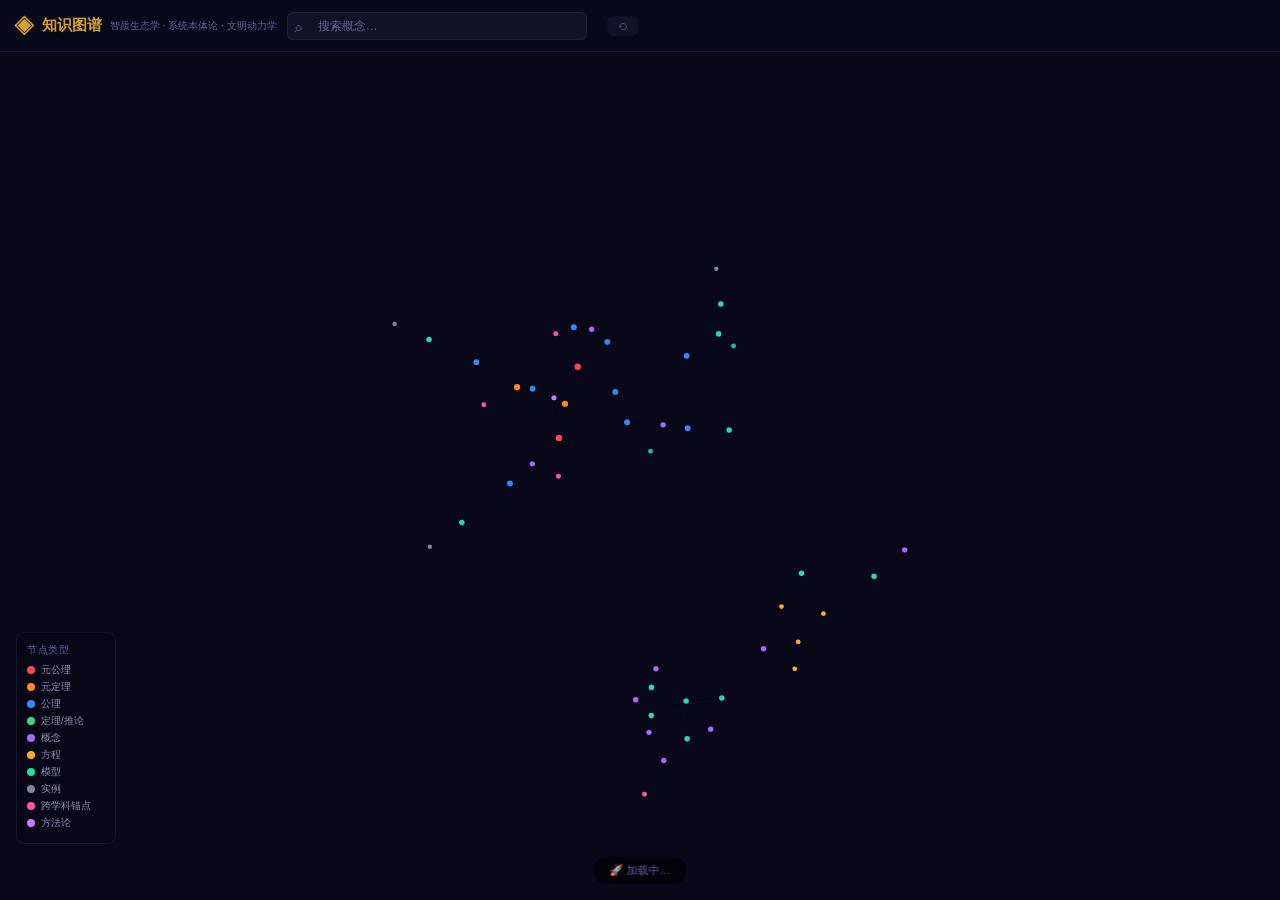
==== index.html @ 941ce0bc "初始提交：智质生态学互动知识图谱" ====
<!DOCTYPE html>
<html lang="zh-CN">
<head>
  <meta charset="UTF-8">
  <meta name="viewport" content="width=device-width, initial-scale=1.0">
  <title>智质生态学 · 知识图谱</title>
  <meta name="description" content="系统本体论 · 智质生态学 · 文明动力学 — 互动知识图谱">
  <link rel="stylesheet" href="css/style-3d.css">
</head>
<body>

  <nav class="toolbar">
    <div class="toolbar-brand">
      <span class="brand-icon">◈</span>
      <span>知识图谱</span>
      <span class="brand-sub">智质生态学 · 系统本体论 · 文明动力学</span>
    </div>
    <div class="toolbar-search">
      <span class="search-icon">⌕</span>
      <input type="text" id="search-input" placeholder="搜索概念…" autocomplete="off">
    </div>
    <div class="toolbar-filters" id="theory-filters"></div>
    <button class="toolbar-reset" id="reset-btn">⟲</button>
  </nav>

  <div id="graph-container"></div>

  <aside class="detail-panel" id="detail-panel"></aside>

  <div class="legend">
    <div class="legend-title">节点类型</div>
    <div class="legend-item"><span class="legend-dot" style="background:#ff4455;"></span>元公理</div>
    <div class="legend-item"><span class="legend-dot" style="background:#ff8822;"></span>元定理</div>
    <div class="legend-item"><span class="legend-dot" style="background:#3388ff;"></span>公理</div>
    <div class="legend-item"><span class="legend-dot" style="background:#33dd88;"></span>定理/推论</div>
    <div class="legend-item"><span class="legend-dot" style="background:#aa66ff;"></span>概念</div>
    <div class="legend-item"><span class="legend-dot" style="background:#ffaa22;"></span>方程</div>
    <div class="legend-item"><span class="legend-dot" style="background:#22ddaa;"></span>模型</div>
    <div class="legend-item"><span class="legend-dot" style="background:#778899;"></span>实例</div>
    <div class="legend-item"><span class="legend-dot" style="background:#ff5599;"></span>跨学科锚点</div>
    <div class="legend-item"><span class="legend-dot" style="background:#cc77ff;"></span>方法论</div>
  </div>

  <div class="hint-bar" id="hint-bar">🚀 加载中…</div>

  <script src="js/inline-data.js"></script>
  <script src="js/force-graph.min.js"></script>

  <script>
  (() => {
    'use strict';

    const COLORS = {
      meta_axiom: '#ff4455', meta_theorem: '#ff8822', axiom: '#3388ff',
      theorem: '#33dd88', corollary: '#1abc9c', concept: '#aa66ff',
      equation: '#ffaa22', model: '#22ddaa', case: '#778899',
      anchor: '#ff5599', method: '#cc77ff'
    };

    const TYPE_LABELS = {
      meta_axiom: '元公理', meta_theorem: '元定理', axiom: '公理',
      theorem: '定理', corollary: '推论', concept: '概念',
      equation: '方程', model: '模型', case: '实例',
      anchor: '跨学科锚点', method: '方法论'
    };

    const THEORY_COLORS = {
      system_ontology: '#ff4455', noo_ecology: '#aa66ff', civilization_dynamics: '#33dd88'
    };

    // 合并数据
    const allNodes = [];
    const allLinks = [];
    const nodeMap = {};
    const theories = {};

    for (const data of INLINE_DATA) {
      theories[data.theory.id] = data.theory;
      for (const n of data.nodes) {
        if (!nodeMap[n.id]) {
          nodeMap[n.id] = {
            id: n.id, name: n.label, type: n.type, theory: n.theory,
            description: n.description, detail: n.detail || '', tags: n.tags || [],
            val: 1
          };
          allNodes.push(nodeMap[n.id]);
        }
      }
      for (const r of (data.relationships || [])) {
        allLinks.push({ source: r.source, target: r.target, type: r.type, label: r.label || '' });
      }
    }

    const TYPE_SIZE = {
      meta_axiom: 2.2, meta_theorem: 2.0, axiom: 1.8,
      theorem: 1.4, corollary: 1.3, concept: 1.5,
      equation: 1.2, model: 1.6, case: 1.0, anchor: 1.3, method: 1.4
    };
    allNodes.forEach(n => { n.val = TYPE_SIZE[n.type] || 1.2; });

    const container = document.getElementById('graph-container');
    const hintBar = document.getElementById('hint-bar');
    const detailPanel = document.getElementById('detail-panel');

    let currentHighlight = null;

    const Graph = ForceGraph()(container)
      .graphData({ nodes: allNodes, links: allLinks })
      .backgroundColor('#080818')
      .nodeLabel(d => d.name)
      .nodeColor(d => COLORS[d.type] || '#888')
      .nodeRelSize(2)
      .nodeVal(d => d.val)
      .nodeOpacity(0.9)
      .nodeCanvasObject((node, ctx, globalScale) => {
        const label = node.name;
        const fontSize = 10 / globalScale;
        ctx.font = `${fontSize}px sans-serif`;
        const textWidth = ctx.measureText(label).width;
        const bkgWidth = textWidth + 8;
        const bkgHeight = fontSize + 4;

        // 背景标签
        ctx.fillStyle = 'rgba(8,8,24,0.75)';
        ctx.roundRect(node.x - bkgWidth / 2, node.y - 12 - bkgHeight, bkgWidth, bkgHeight, 3);
        ctx.fill();
        ctx.fillStyle = '#c0c0d0';
        ctx.textAlign = 'center';
        ctx.textBaseline = 'bottom';
        ctx.fillText(label, node.x, node.y - 14);

        // 节点光晕（仅高亮时）
        if (currentHighlight === node.id) {
          ctx.beginPath();
          ctx.arc(node.x, node.y, node.val * 6 + 4, 0, 2 * Math.PI, false);
          ctx.fillStyle = COLORS[node.type] || '#888';
          ctx.globalAlpha = 0.2;
          ctx.fill();
          ctx.globalAlpha = 1;
        }
      })
      // 粒子效果
      .linkColor(() => 'rgba(100, 130, 200, 0.2)')
      .linkWidth(0.5)
      .linkOpacity(0.2)
      .linkDirectionalParticles(d => d.label ? 2 : 1)
      .linkDirectionalParticleSpeed(0.006)
      .linkDirectionalParticleWidth(2.5)
      .linkDirectionalParticleColor(() => '#88ccff')
      .linkLabel(d => d.label || '')
      .linkHoverPrecision(3)
      // 交互
      .onNodeClick((node, event) => {
        currentHighlight = node.id;
        const linkedIds = new Set([node.id]);
        allLinks.forEach(l => {
          const s = typeof l.source === 'object' ? l.source.id : l.source;
          const t = typeof l.target === 'object' ? l.target.id : l.target;
          if (s === node.id) linkedIds.add(t);
          if (t === node.id) linkedIds.add(s);
        });
        Graph.nodeColor(d => linkedIds.has(d.id) ? (COLORS[d.type] || '#888') : 'rgba(40,40,70,0.12)');
        Graph.linkColor(l => {
          const s = typeof l.source === 'object' ? l.source.id : l.source;
          const t = typeof l.target === 'object' ? l.target.id : l.target;
          return linkedIds.has(s) && linkedIds.has(t) ? 'rgba(200,220,255,0.5)' : 'rgba(40,40,70,0.05)';
        });
        Graph.linkWidth(l => {
          const s = typeof l.source === 'object' ? l.source.id : l.source;
          const t = typeof l.target === 'object' ? l.target.id : l.target;
          return linkedIds.has(s) && linkedIds.has(t) ? 1.5 : 0.2;
        });
        Graph.linkDirectionalParticles(l => {
          const s = typeof l.source === 'object' ? l.source.id : l.source;
          const t = typeof l.target === 'object' ? l.target.id : l.target;
          return linkedIds.has(s) && linkedIds.has(t) ? 3 : 0;
        });
        Graph.linkDirectionalParticleSpeed(0.01);

        const color = COLORS[node.type] || '#888';
        detailPanel.innerHTML = `
          <div class="detail-header" style="border-left:4px solid ${color};">
            <span class="detail-type" style="background:${color};">${TYPE_LABELS[node.type] || node.type}</span>
            <span class="detail-theory">${(theories[node.theory] || {}).label || node.theory}</span>
          </div>
          <h2 class="detail-title">${node.name}</h2>
          <div class="detail-desc">${node.description || ''}</div>
          ${node.detail ? `<div class="detail-body"><h3>详细阐述</h3><p>${node.detail.replace(/\n/g, '<br>')}</p></div>` : ''}
          ${node.tags && node.tags.length ? `<div class="detail-tags">${node.tags.map(t => `<span class="tag">${t}</span>`).join('')}</div>` : ''}
        `;
        detailPanel.classList.add('open');
      })
      .onNodeHover(node => {
        if (!node) {
          currentHighlight = null;
          if (!detailPanel.classList.contains('open')) {
            Graph.nodeColor(d => COLORS[d.type] || '#888');
            Graph.linkColor(() => 'rgba(100, 130, 200, 0.2)');
            Graph.linkWidth(0.5);
            Graph.linkDirectionalParticles(d => d.label ? 2 : 1);
            Graph.linkDirectionalParticleSpeed(0.006);
          }
        }
      })
      .onBackgroundClick(() => {
        currentHighlight = null;
        Graph.nodeColor(d => COLORS[d.type] || '#888');
        Graph.linkColor(() => 'rgba(100, 130, 200, 0.2)');
        Graph.linkWidth(0.5);
        Graph.linkDirectionalParticles(d => d.label ? 2 : 1);
        Graph.linkDirectionalParticleSpeed(0.006);
        detailPanel.classList.remove('open');
      })
      .enableNodeDrag(true)
      .enableNavigationControls(true)
      .enablePointerInteraction(true);

    hintBar.textContent = '🖱 拖拽节点 · 滚轮缩放 · 点击查看详情 · 粒子流线表示概念关联';

    // 搜索
    document.getElementById('search-input').addEventListener('input', function() {
      const q = this.value.toLowerCase().trim();
      if (!q) {
        Graph.nodeColor(d => COLORS[d.type] || '#888');
        Graph.linkColor(() => 'rgba(100, 130, 200, 0.2)');
        return;
      }
      Graph.nodeColor(d => {
        const match = d.name.toLowerCase().includes(q) ||
          (d.description || '').toLowerCase().includes(q) ||
          (d.tags || []).some(t => t.toLowerCase().includes(q));
        return match ? (COLORS[d.type] || '#888') : 'rgba(30,30,50,0.06)';
      });
      Graph.linkColor(() => 'rgba(100, 130, 200, 0.08)');
    });

    // 筛选
    const filterContainer = document.getElementById('theory-filters');
    Object.values(theories).forEach(t => {
      const btn = document.createElement('button');
      btn.className = 'filter-btn active';
      btn.innerHTML = `<span class="filter-dot" style="background:${THEORY_COLORS[t.id] || '#888'};"></span>${t.label}`;
      btn.addEventListener('click', () => {
        btn.classList.toggle('active');
        const activeTheories = [...document.querySelectorAll('.filter-btn.active')].map(b => b.dataset.theory);
        Graph.nodeColor(d => {
          if (activeTheories.length === 0) return COLORS[d.type] || '#888';
          return activeTheories.includes(d.theory) ? (COLORS[d.type] || '#888') : 'rgba(30,30,50,0.06)';
        });
      });
      btn.dataset.theory = t.id;
      filterContainer.appendChild(btn);
    });

    // 重置
    document.getElementById('reset-btn').addEventListener('click', () => {
      document.getElementById('search-input').value = '';
      document.querySelectorAll('.filter-btn').forEach(b => b.classList.add('active'));
      Graph.nodeColor(d => COLORS[d.type] || '#888');
      Graph.linkColor(() => 'rgba(100, 130, 200, 0.2)');
      Graph.linkWidth(0.5);
      Graph.linkDirectionalParticles(d => d.label ? 2 : 1);
      Graph.linkDirectionalParticleSpeed(0.006);
      detailPanel.classList.remove('open');
      Graph.zoomToFit(400, 50);
    });

    // 键盘
    document.addEventListener('keydown', (e) => {
      if (e.key === 'Escape') {
        document.getElementById('reset-btn').click();
      }
      if (e.key === '/' && !e.ctrlKey && !e.metaKey) {
        e.preventDefault();
        document.getElementById('search-input').focus();
      }
    });

    console.log('✅ 2D Canvas 图谱已启动，节点：' + allNodes.length + '，边：' + allLinks.length);
  })();
  </script>

</body>
</html>
---- css/style-3d.css ----
/* 3D 知识图谱样式 —— 太空暗色主题 */

:root {
  --bg: #0a0a1a;
  --toolbar-bg: rgba(10, 10, 30, 0.85);
  --panel-bg: rgba(8, 8, 24, 0.92);
  --text: #d0d0e0;
  --text-muted: #6060a0;
  --border: rgba(100, 100, 180, 0.15);
  --gold: #d4a030;
  --panel-width: 400px;
}

* { margin: 0; padding: 0; box-sizing: border-box; }

body {
  font-family: -apple-system, BlinkMacSystemFont, 'Segoe UI', 'PingFang SC', 'Microsoft YaHei', sans-serif;
  background: var(--bg);
  color: var(--text);
  overflow: hidden;
  height: 100vh;
}

/* 工具栏 */
.toolbar {
  position: fixed;
  top: 0; left: 0; right: 0;
  height: 52px;
  background: var(--toolbar-bg);
  backdrop-filter: blur(10px);
  -webkit-backdrop-filter: blur(10px);
  border-bottom: 1px solid var(--border);
  display: flex;
  align-items: center;
  padding: 0 14px;
  gap: 10px;
  z-index: 100;
}

.toolbar-brand {
  font-size: 15px;
  font-weight: 700;
  color: var(--gold);
  display: flex;
  align-items: center;
  gap: 8px;
  white-space: nowrap;
}

.toolbar-brand .brand-icon {
  font-size: 20px;
  line-height: 1;
}

.toolbar-brand .brand-sub {
  font-size: 10px;
  color: var(--text-muted);
  font-weight: 400;
}

.toolbar-search {
  flex: 1;
  max-width: 300px;
  position: relative;
}

.toolbar-search input {
  width: 100%;
  padding: 6px 10px 6px 30px;
  background: rgba(255,255,255,0.04);
  border: 1px solid var(--border);
  border-radius: 6px;
  color: var(--text);
  font-size: 12px;
  outline: none;
  transition: border-color 0.2s;
}

.toolbar-search input:focus {
  border-color: var(--gold);
}

.toolbar-search input::placeholder {
  color: var(--text-muted);
}

.toolbar-search .search-icon {
  position: absolute;
  left: 8px;
  top: 50%;
  transform: translateY(-50%);
  color: var(--text-muted);
  font-size: 13px;
  pointer-events: none;
}

.toolbar-filters {
  display: flex;
  gap: 5px;
  flex-wrap: wrap;
}

.filter-btn {
  padding: 4px 10px;
  border: 1px solid var(--border);
  border-radius: 14px;
  background: transparent;
  color: var(--text-muted);
  font-size: 11px;
  cursor: pointer;
  transition: all 0.2s;
  white-space: nowrap;
}

.filter-btn:hover {
  border-color: var(--gold);
  color: var(--gold);
}

.filter-btn.active {
  background: rgba(212, 160, 48, 0.1);
  border-color: var(--gold);
  color: var(--gold);
}

.filter-btn .filter-dot {
  display: inline-block;
  width: 7px;
  height: 7px;
  border-radius: 50%;
  margin-right: 4px;
  vertical-align: middle;
}

.toolbar-reset {
  padding: 4px 10px;
  border: none;
  border-radius: 6px;
  background: rgba(255,255,255,0.04);
  color: var(--text-muted);
  font-size: 11px;
  cursor: pointer;
  transition: all 0.2s;
}

.toolbar-reset:hover {
  background: rgba(255,255,255,0.1);
  color: var(--text);
}

/* 3D 容器 */
#graph-container {
  position: fixed;
  top: 52px;
  left: 0;
  right: 0;
  bottom: 0;
}

/* 详情面板（玻璃态） */
.detail-panel {
  position: fixed;
  top: 52px;
  right: 0;
  width: var(--panel-width);
  height: calc(100vh - 52px);
  background: var(--panel-bg);
  backdrop-filter: blur(16px);
  -webkit-backdrop-filter: blur(16px);
  border-left: 1px solid var(--border);
  padding: 24px 20px;
  overflow-y: auto;
  transform: translateX(100%);
  transition: transform 0.35s cubic-bezier(0.4, 0, 0.2, 1);
  z-index: 50;
}

.detail-panel.open {
  transform: translateX(0);
}

.detail-panel::-webkit-scrollbar { width: 3px; }
.detail-panel::-webkit-scrollbar-thumb { background: var(--border); border-radius: 2px; }

.detail-header {
  display: flex;
  align-items: center;
  gap: 8px;
  margin-bottom: 14px;
  padding-left: 8px;
}

.detail-type {
  font-size: 10px;
  padding: 2px 8px;
  border-radius: 3px;
  color: white;
  font-weight: 600;
  letter-spacing: 0.5px;
}

.detail-theory {
  font-size: 10px;
  color: var(--text-muted);
}

.detail-title {
  font-size: 17px;
  font-weight: 700;
  margin-bottom: 14px;
  line-height: 1.4;
  color: #e8e8f0;
}

.detail-desc {
  font-size: 13px;
  line-height: 1.8;
  color: #a0a0c0;
  margin-bottom: 18px;
  background: rgba(255,255,255,0.02);
  padding: 14px;
  border-radius: 8px;
  border-left: 3px solid var(--gold);
}

.detail-body h3 {
  font-size: 11px;
  color: var(--gold);
  letter-spacing: 1px;
  margin-bottom: 8px;
}

.detail-body p {
  font-size: 13px;
  line-height: 1.8;
  color: #a0a0c0;
}

.detail-tags {
  display: flex;
  flex-wrap: wrap;
  gap: 6px;
  margin-top: 16px;
}

.tag {
  font-size: 10px;
  padding: 3px 10px;
  background: rgba(255,255,255,0.04);
  border: 1px solid var(--border);
  border-radius: 10px;
  color: var(--text-muted);
}

/* 底部提示 */
.hint-bar {
  position: fixed;
  bottom: 16px;
  left: 50%;
  transform: translateX(-50%);
  background: rgba(0,0,0,0.6);
  backdrop-filter: blur(6px);
  padding: 6px 16px;
  border-radius: 16px;
  font-size: 11px;
  color: var(--text-muted);
  z-index: 40;
  pointer-events: none;
  white-space: nowrap;
}

/* 图例 */
.legend {
  position: fixed;
  bottom: 56px;
  left: 16px;
  background: rgba(8, 8, 24, 0.85);
  backdrop-filter: blur(6px);
  border: 1px solid var(--border);
  border-radius: 8px;
  padding: 10px;
  z-index: 40;
  min-width: 100px;
}

.legend-title {
  font-size: 10px;
  color: var(--text-muted);
  letter-spacing: 0.5px;
  margin-bottom: 6px;
}

.legend-item {
  display: flex;
  align-items: center;
  gap: 6px;
  margin-bottom: 3px;
  font-size: 10px;
  color: #9090b0;
}

.legend-dot {
  width: 8px;
  height: 8px;
  border-radius: 50%;
  flex-shrink: 0;
}

/* 响应式 */
@media (max-width: 768px) {
  .toolbar {
    height: auto;
    min-height: 52px;
    padding-bottom: 8px;
    flex-wrap: wrap;
  }
  .toolbar-brand .brand-sub { display: none; }
  .toolbar-search { max-width: 100%; order: 10; flex-basis: 100%; }
  #graph-container { top: 80px; }
  .detail-panel { width: 100%; height: 45vh; top: auto; bottom: 0; border-left: none; border-top: 1px solid var(--border); transform: translateY(100%); }
  .detail-panel.open { transform: translateY(0); }
  .legend { display: none; }
}
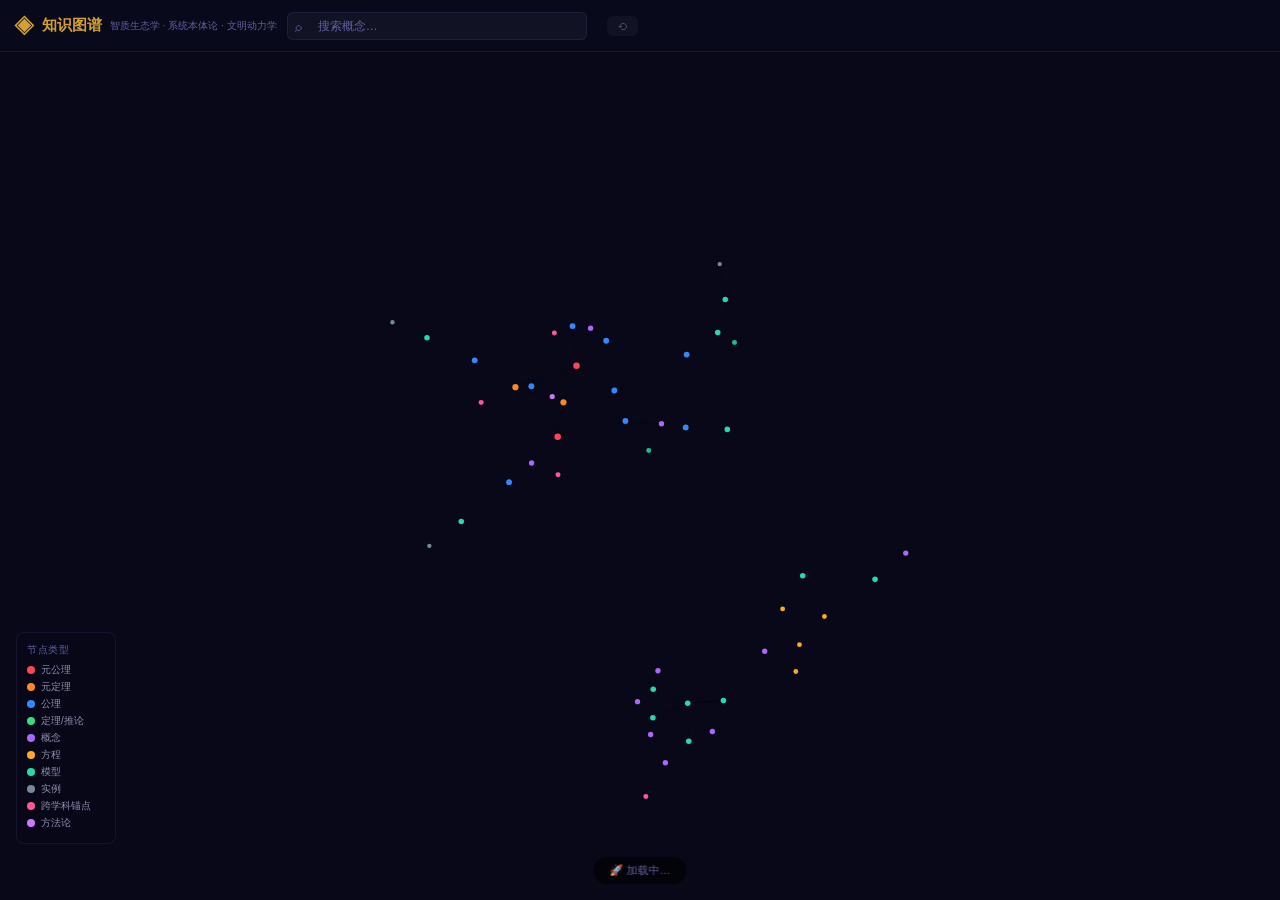
==== commit f2ae84ae: "fix: node labels cross-browser canvas API" ====
--- a/index.html
+++ b/index.html
@@ -112,32 +112,66 @@
       .nodeRelSize(2)
       .nodeVal(d => d.val)
       .nodeOpacity(0.9)
+      .nodeCanvasObjectMode(() => 'replace')
       .nodeCanvasObject((node, ctx, globalScale) => {
-        const label = node.name;
-        const fontSize = 10 / globalScale;
-        ctx.font = `${fontSize}px sans-serif`;
-        const textWidth = ctx.measureText(label).width;
-        const bkgWidth = textWidth + 8;
-        const bkgHeight = fontSize + 4;
-
-        // 背景标签
-        ctx.fillStyle = 'rgba(8,8,24,0.75)';
-        ctx.roundRect(node.x - bkgWidth / 2, node.y - 12 - bkgHeight, bkgWidth, bkgHeight, 3);
+        const r = Math.max(3, node.val * 3);
+        const color = COLORS[node.type] || '#888';
+
+        // 绘制圆球（带发光）
+        ctx.beginPath();
+        ctx.arc(node.x, node.y, r, 0, 2 * Math.PI, false);
+        ctx.fillStyle = color;
+        ctx.shadowColor = color;
+        ctx.shadowBlur = 10;
         ctx.fill();
-        ctx.fillStyle = '#c0c0d0';
-        ctx.textAlign = 'center';
-        ctx.textBaseline = 'bottom';
-        ctx.fillText(label, node.x, node.y - 14);
+        ctx.shadowBlur = 0;
 
         // 节点光晕（仅高亮时）
         if (currentHighlight === node.id) {
           ctx.beginPath();
-          ctx.arc(node.x, node.y, node.val * 6 + 4, 0, 2 * Math.PI, false);
-          ctx.fillStyle = COLORS[node.type] || '#888';
-          ctx.globalAlpha = 0.2;
+          ctx.arc(node.x, node.y, r + 6, 0, 2 * Math.PI, false);
+          ctx.fillStyle = color;
+          ctx.globalAlpha = 0.25;
           ctx.fill();
           ctx.globalAlpha = 1;
         }
+
+        // 绘制名称标签（兼容所有浏览器，不用 roundRect）
+        const label = node.name;
+        if (!label) return;
+        const fontSize = Math.max(7, 11 / globalScale);
+        ctx.font = `bold ${fontSize}px "Microsoft YaHei", "PingFang SC", sans-serif`;
+        const textWidth = ctx.measureText(label).width;
+        const pad = 4;
+        const bkgW = textWidth + pad * 2;
+        const bkgH = fontSize + pad * 2;
+        const bx = node.x - bkgW / 2;
+        const by = node.y + r + 4;
+
+        // 手动绘制圆角矩形背景（兼容所有浏览器）
+        const rad = 3;
+        ctx.beginPath();
+        ctx.moveTo(bx + rad, by);
+        ctx.lineTo(bx + bkgW - rad, by);
+        ctx.quadraticCurveTo(bx + bkgW, by, bx + bkgW, by + rad);
+        ctx.lineTo(bx + bkgW, by + bkgH - rad);
+        ctx.quadraticCurveTo(bx + bkgW, by + bkgH, bx + bkgW - rad, by + bkgH);
+        ctx.lineTo(bx + rad, by + bkgH);
+        ctx.quadraticCurveTo(bx, by + bkgH, bx, by + bkgH - rad);
+        ctx.lineTo(bx, by + rad);
+        ctx.quadraticCurveTo(bx, by, bx + rad, by);
+        ctx.closePath();
+        ctx.fillStyle = 'rgba(8,8,24,0.78)';
+        ctx.fill();
+        ctx.strokeStyle = 'rgba(255,255,255,0.08)';
+        ctx.lineWidth = 0.5;
+        ctx.stroke();
+
+        // 标签文字
+        ctx.fillStyle = '#d0d0e8';
+        ctx.textAlign = 'center';
+        ctx.textBaseline = 'middle';
+        ctx.fillText(label, node.x, by + bkgH / 2);
       })
       // 粒子效果
       .linkColor(() => 'rgba(100, 130, 200, 0.2)')
